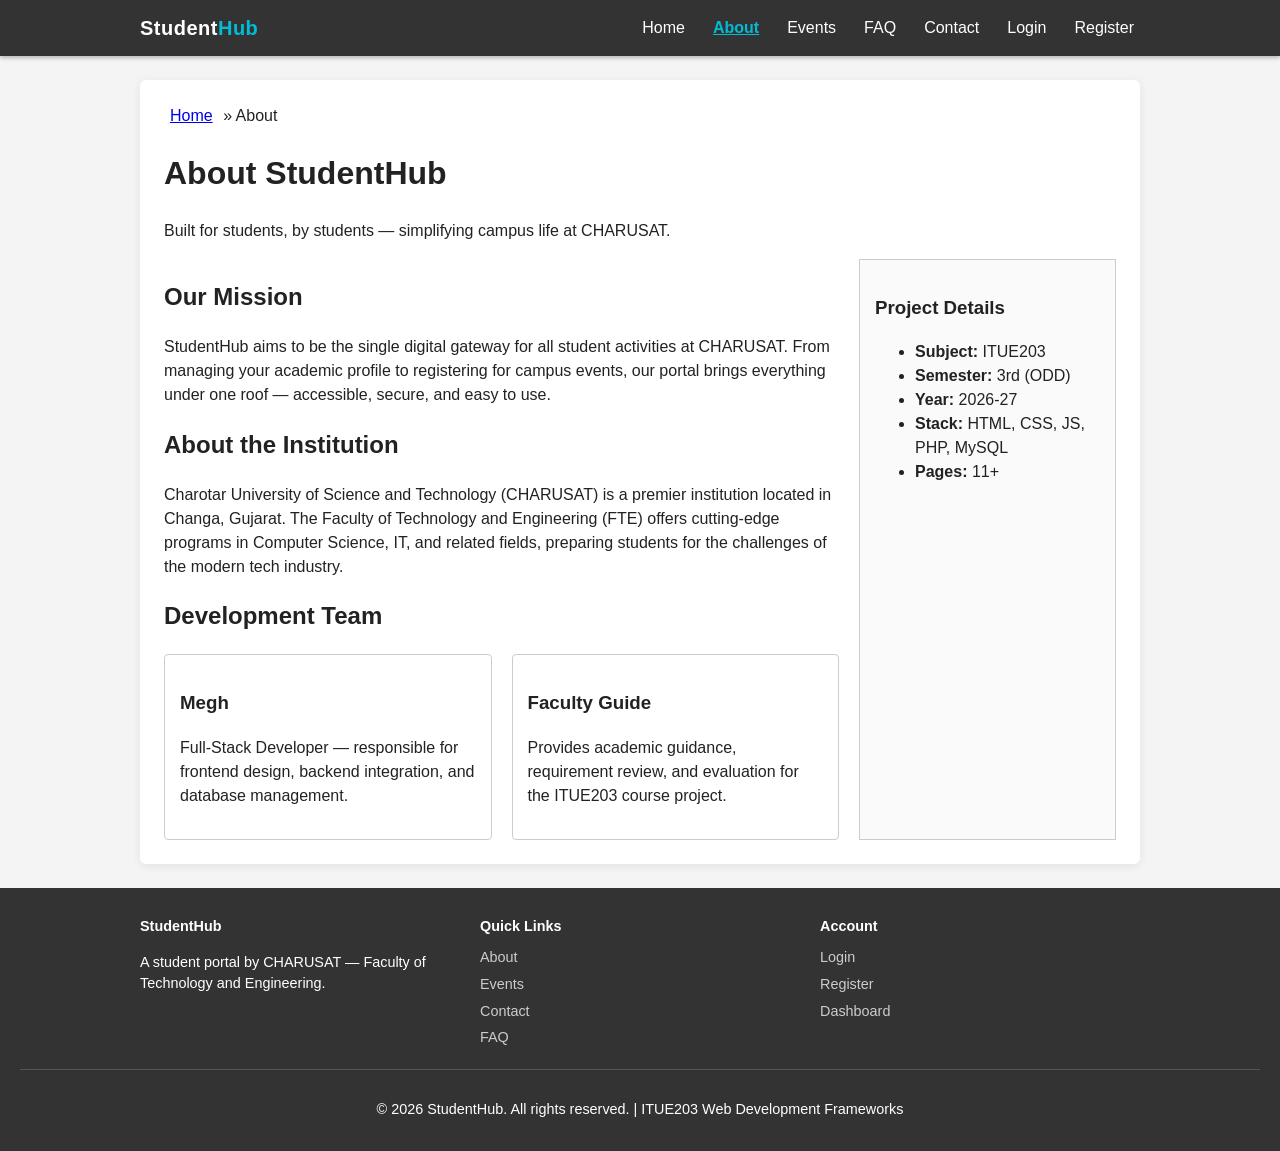
==== Practical-02/StudentHub/about.html @ a5d577a4 "Practical 1 & 2: Sitemap, wireframe, GitHub setup, and semantic HTML5 pages" ====
<!DOCTYPE html>
<html lang="en">
<head>
    <meta charset="UTF-8">
    <meta name="viewport" content="width=device-width, initial-scale=1.0">
    <meta name="description" content="Learn about StudentHub, CHARUSAT, and our mission to simplify student life.">
    <title>About — StudentHub</title>
    <link rel="stylesheet" href="css/style.css">
</head>
<body>
    <a href="#main-content" class="skip-link">Skip to main content</a>

    <header class="site-header">
        <div class="header-container">
            <a href="index.html" class="site-logo" aria-label="StudentHub Home">Student<span>Hub</span></a>
            <nav class="main-nav" aria-label="Primary Navigation">
                <ul>
                    <li><a href="index.html">Home</a></li>
                    <li><a href="about.html" class="active">About</a></li>
                    <li><a href="events.html">Events</a></li>
                    <li><a href="faq.html">FAQ</a></li>
                    <li><a href="contact.html">Contact</a></li>
                    <li><a href="login.html">Login</a></li>
                    <li><a href="register.html">Register</a></li>
                </ul>
            </nav>
        </div>
    </header>

    <main id="main-content">
        <nav class="breadcrumb" aria-label="Breadcrumb">
            <a href="index.html">Home</a> &raquo; <span>About</span>
        </nav>

        <h1 class="page-title">About StudentHub</h1>
        <p class="page-subtitle">Built for students, by students — simplifying campus life at CHARUSAT.</p>

        <div class="content-with-sidebar">
            <div>
                <section aria-labelledby="mission-heading">
                    <h2 id="mission-heading">Our Mission</h2>
                    <p>StudentHub aims to be the single digital gateway for all student activities at CHARUSAT. From managing your academic profile to registering for campus events, our portal brings everything under one roof — accessible, secure, and easy to use.</p>
                </section>

                <section aria-labelledby="about-institution">
                    <h2 id="about-institution">About the Institution</h2>
                    <p>Charotar University of Science and Technology (CHARUSAT) is a premier institution located in Changa, Gujarat. The Faculty of Technology and Engineering (FTE) offers cutting-edge programs in Computer Science, IT, and related fields, preparing students for the challenges of the modern tech industry.</p>
                </section>

                <section aria-labelledby="team-heading">
                    <h2 id="team-heading">Development Team</h2>
                    <div class="card-grid">
                        <article class="card">
                            <h3>Megh</h3>
                            <p>Full-Stack Developer — responsible for frontend design, backend integration, and database management.</p>
                        </article>
                        <article class="card">
                            <h3>Faculty Guide</h3>
                            <p>Provides academic guidance, requirement review, and evaluation for the ITUE203 course project.</p>
                        </article>
                    </div>
                </section>
            </div>

            <aside aria-label="Project Information Sidebar">
                <h3>Project Details</h3>
                <ul>
                    <li><strong>Subject:</strong> ITUE203</li>
                    <li><strong>Semester:</strong> 3rd (ODD)</li>
                    <li><strong>Year:</strong> 2026-27</li>
                    <li><strong>Stack:</strong> HTML, CSS, JS, PHP, MySQL</li>
                    <li><strong>Pages:</strong> 11+</li>
                </ul>
            </aside>
        </div>
    </main>

    <footer class="site-footer">
        <div class="footer-container">
            <div class="footer-section">
                <h4>StudentHub</h4>
                <p>A student portal by CHARUSAT — Faculty of Technology and Engineering.</p>
            </div>
            <div class="footer-section">
                <h4>Quick Links</h4>
                <ul>
                    <li><a href="about.html">About</a></li>
                    <li><a href="events.html">Events</a></li>
                    <li><a href="contact.html">Contact</a></li>
                    <li><a href="faq.html">FAQ</a></li>
                </ul>
            </div>
            <div class="footer-section">
                <h4>Account</h4>
                <ul>
                    <li><a href="login.html">Login</a></li>
                    <li><a href="register.html">Register</a></li>
                    <li><a href="dashboard.html">Dashboard</a></li>
                </ul>
            </div>
        </div>
        <div class="footer-bottom">
            <p>&copy; 2026 StudentHub. All rights reserved. | ITUE203 Web Development Frameworks</p>
        </div>
    </footer>
</body>
</html>
---- Practical-02/StudentHub/css/style.css ----
/* Basic minimal styling for StudentHub */

/* ── CSS Custom Properties ─────────────────────────────────── */
:root {
    --color-primary:   #333;
    --color-accent:    #00bcd4;
    --color-bg:        #f4f4f4;
    --color-white:     #fff;
    --color-text:      #222;
    --color-muted:     #ccc;
    --radius:          6px;
    --max-width:       1000px;
    --gap:             20px;
}

body {
    font-family: sans-serif;
    line-height: 1.5;
    margin: 0;
    padding: 0;
    background-color: var(--color-bg);
    color: var(--color-text);
    min-height: 100vh;
    display: flex;
    flex-direction: column;
}

/* ── Header & Navigation ───────────────────────────────────── */
header {
    background-color: var(--color-primary);
    color: var(--color-white);
    padding: 0 20px;
    position: sticky;
    top: 0;
    z-index: 100;
    box-shadow: 0 2px 4px rgba(0,0,0,.25);
}

header .header-container {
    display: flex;
    justify-content: space-between;
    align-items: center;
    max-width: var(--max-width);
    margin: 0 auto;
    min-height: 56px;
}

header a {
    color: var(--color-white);
    text-decoration: none;
}

.site-logo {
    font-size: 1.25rem;
    font-weight: bold;
    letter-spacing: .5px;
}

.site-logo span {
    color: var(--color-accent);
}

nav ul {
    list-style: none;
    padding: 0;
    margin: 0;
    display: flex;
    flex-wrap: wrap;
    gap: 4px 16px;
    align-items: center;
}

nav a {
    padding: 4px 6px;
    border-radius: var(--radius);
    transition: background .2s;
}

nav a:hover {
    background: rgba(255,255,255,.15);
}

nav a.active {
    text-decoration: underline;
    font-weight: bold;
    color: var(--color-accent);
}

/* ── Main Content Area ─────────────────────────────────────── */
main {
    max-width: var(--max-width);
    margin: 24px auto;
    padding: 24px;
    background-color: var(--color-white);
    box-shadow: 0 2px 10px rgba(0,0,0,.08);
    border-radius: var(--radius);
    flex: 1;
    width: 100%;
    box-sizing: border-box;
}

/* ── Hero Section (Flexbox) ────────────────────────────────── */
.hero {
    display: flex;
    flex-direction: column;
    align-items: center;
    justify-content: center;
    text-align: center;
    gap: 16px;
    padding: 48px 24px;
    background: linear-gradient(135deg, #e0f7fa 0%, #f4f4f4 100%);
    border-radius: var(--radius);
    margin-bottom: 32px;
}

.hero h1 {
    margin: 0;
    font-size: 2rem;
    color: var(--color-primary);
}

.hero p {
    margin: 0;
    max-width: 600px;
    color: #555;
    font-size: 1.05rem;
}

/* hero CTA buttons row */
.hero-actions {
    display: flex;
    flex-wrap: wrap;
    gap: 12px;
    justify-content: center;
    margin-top: 8px;
}

/* ── Buttons ───────────────────────────────────────────────── */
.btn {
    display: inline-block;
    padding: 10px 22px;
    background-color: var(--color-accent);
    color: var(--color-white);
    border: none;
    border-radius: var(--radius);
    text-decoration: none;
    font-size: 0.95rem;
    font-weight: bold;
    cursor: pointer;
    transition: background .2s, transform .1s;
}

.btn:hover {
    background-color: #0097a7;
    transform: translateY(-1px);
}

.btn-outline {
    background-color: transparent;
    border: 2px solid var(--color-accent);
    color: var(--color-accent);
}

.btn-outline:hover {
    background-color: var(--color-accent);
    color: var(--color-white);
}

/* ── Footer ────────────────────────────────────────────────── */
footer {
    padding: 28px 20px 16px;
    margin-top: auto;
    background-color: var(--color-primary);
    color: var(--color-white);
    font-size: 0.9em;
}

.footer-container {
    display: flex;
    justify-content: space-between;
    flex-wrap: wrap;
    gap: var(--gap);
    max-width: var(--max-width);
    margin: 0 auto 15px auto;
    text-align: left;
}

.footer-section {
    flex: 1;
    min-width: 200px;
}

.footer-section h4 {
    margin-top: 0;
    margin-bottom: 10px;
    color: #fff;
}

.footer-section ul {
    list-style: none;
    padding: 0;
    margin: 0;
}

.footer-section li {
    margin-bottom: 5px;
}

.footer-section a {
    color: #ccc;
    text-decoration: none;
}

.footer-section a:hover {
    text-decoration: underline;
}

.footer-bottom {
    text-align: center;
    border-top: 1px solid #555;
    padding-top: 15px;
    clear: both;
}

footer > p {
    text-align: center;
    margin: 0;
}



/* Skip link for accessibility */
.skip-link {
    position: absolute;
    top: -40px;
    left: 0;
    background: #000;
    color: #fff;
    padding: 8px;
    z-index: 100;
}

.skip-link:focus {
    top: 0;
}

/* Helper styles */
.card-grid {
    display: grid;
    grid-template-columns: repeat(auto-fit, minmax(250px, 1fr));
    gap: 20px;
}

.card {
    border: 1px solid #ccc;
    padding: 15px;
    border-radius: 4px;
}

.form-container {
    max-width: 500px;
    margin: 0 auto;
}

.form-group {
    margin-bottom: 15px;
}

.form-group label {
    display: block;
    margin-bottom: 5px;
    font-weight: bold;
}

.form-group input,
.form-group select,
.form-group textarea {
    width: 100%;
    padding: 8px;
    box-sizing: border-box;
}

table {
    width: 100%;
    border-collapse: collapse;
    margin-top: 15px;
}

table,
th,
td {
    border: 1px solid #ddd;
}

th,
td {
    padding: 10px;
    text-align: left;
}

aside {
    border: 1px solid #ccc;
    padding: 15px;
    background: #fafafa;
}

.content-with-sidebar {
    display: flex;
    gap: 20px;
}

.content-with-sidebar> :first-child {
    flex: 3;
}

.content-with-sidebar>aside {
    flex: 1;
}

.alert {
    padding: 10px;
    margin-bottom: 15px;
    border-left: 5px solid #ccc;
    background: #eee;
}

.alert-info {
    border-left-color: #00bcd4;
    background: #e0f7fa;
}

.alert-warning {
    border-left-color: #ff9800;
    background: #fff3e0;
}

.badge {
    padding: 3px 6px;
    border-radius: 3px;
    font-size: 0.8em;
}

.badge-success {
    background-color: #c8e6c9;
    color: #256029;
}

.badge-warning {
    background-color: #ffe0b2;
    color: #805b00;
}
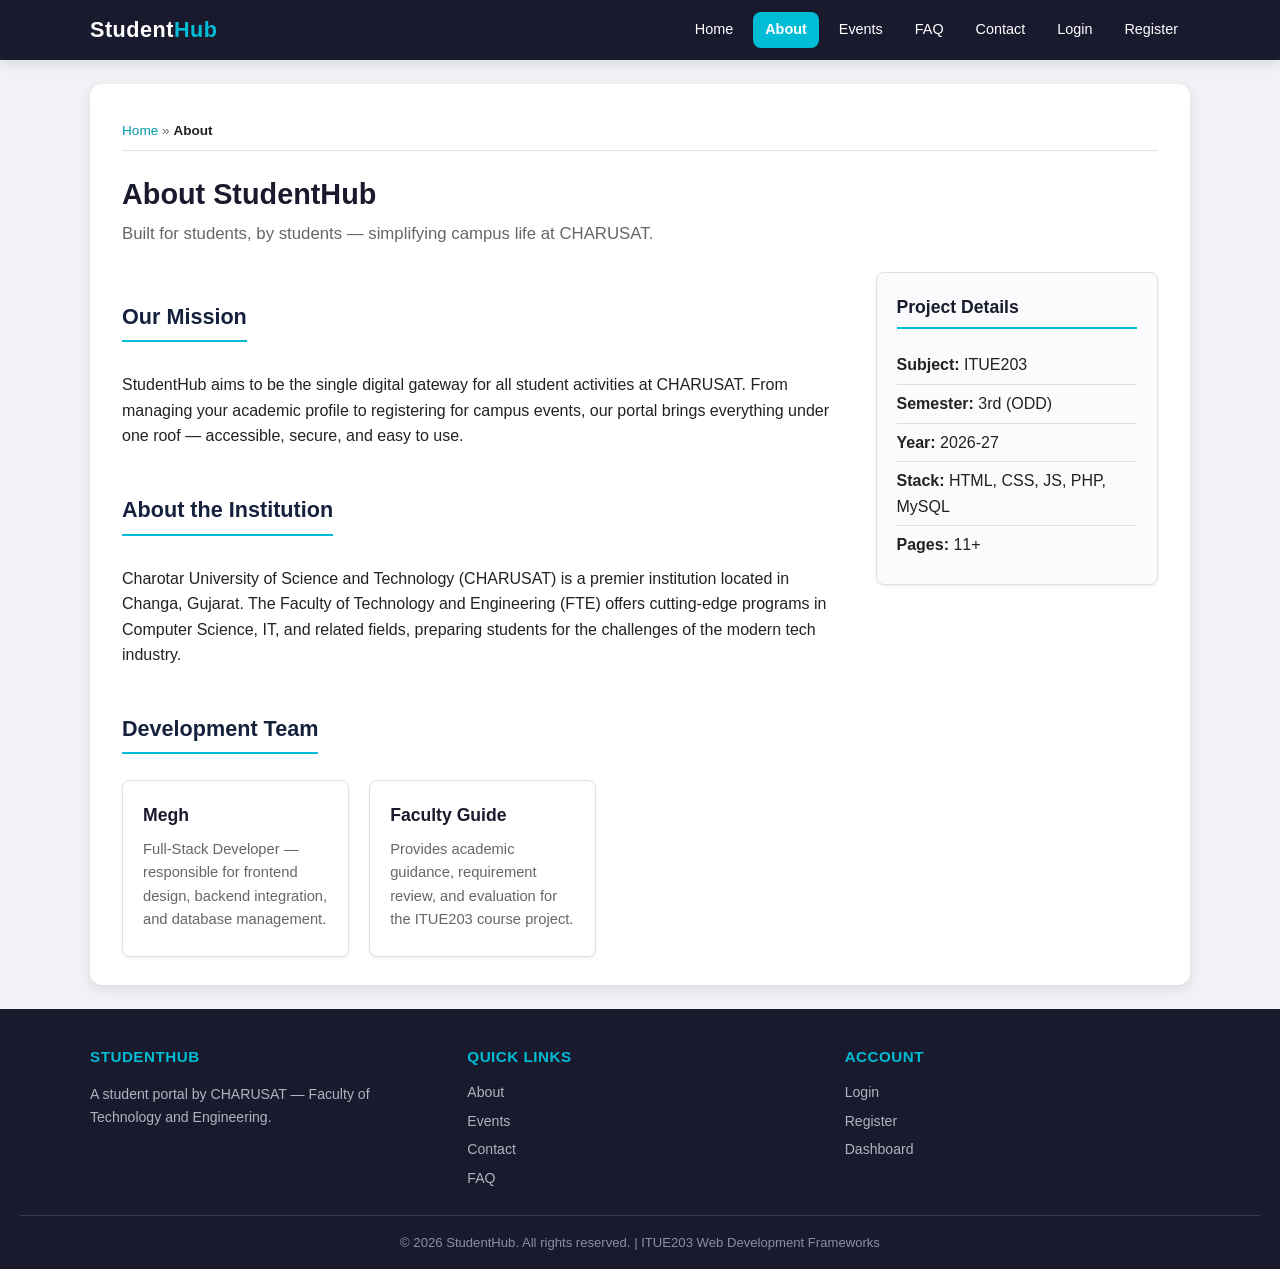
==== commit d0279215: "Practical 3: Responsive UI design with CSS Grid, Flexbox, and media queries" ====
--- a/Practical-02/StudentHub/about.html
+++ b/Practical-02/StudentHub/about.html
@@ -13,6 +13,11 @@
     <header class="site-header">
         <div class="header-container">
             <a href="index.html" class="site-logo" aria-label="StudentHub Home">Student<span>Hub</span></a>
+            <button class="hamburger" id="hamburger-btn" aria-label="Toggle navigation" aria-expanded="false">
+                <span></span>
+                <span></span>
+                <span></span>
+            </button>
             <nav class="main-nav" aria-label="Primary Navigation">
                 <ul>
                     <li><a href="index.html">Home</a></li>
@@ -26,6 +31,7 @@
             </nav>
         </div>
     </header>
+    <div class="nav-overlay" id="nav-overlay"></div>
 
     <main id="main-content">
         <nav class="breadcrumb" aria-label="Breadcrumb">
--- a/Practical-02/StudentHub/css/style.css
+++ b/Practical-02/StudentHub/css/style.css
@@ -1,21 +1,51 @@
-/* Basic minimal styling for StudentHub */
-
-/* ── CSS Custom Properties ─────────────────────────────────── */
+/* ═══════════════════════════════════════════════════════════════
+   StudentHub — Responsive Stylesheet (Practical 3)
+   CSS Grid, Flexbox, Media Queries, Custom Properties
+   ═══════════════════════════════════════════════════════════════ */
+
+/* ── CSS Custom Properties (Design Tokens) ──────────────────── */
 :root {
-    --color-primary:   #333;
-    --color-accent:    #00bcd4;
-    --color-bg:        #f4f4f4;
-    --color-white:     #fff;
-    --color-text:      #222;
-    --color-muted:     #ccc;
-    --radius:          6px;
-    --max-width:       1000px;
-    --gap:             20px;
+    --color-primary:     #1a1a2e;
+    --color-primary-lt:  #16213e;
+    --color-accent:      #00bcd4;
+    --color-accent-dark: #0097a7;
+    --color-bg:          #f0f2f5;
+    --color-white:       #ffffff;
+    --color-text:        #222222;
+    --color-text-muted:  #666666;
+    --color-border:      #dde1e6;
+    --color-success:     #2e7d32;
+    --color-success-bg:  #c8e6c9;
+    --color-warning:     #f57c00;
+    --color-warning-bg:  #fff3e0;
+    --color-danger:      #c62828;
+    --color-danger-bg:   #ffcdd2;
+    --color-info-bg:     #e0f7fa;
+
+    --radius:            8px;
+    --radius-lg:         12px;
+    --max-width:         1100px;
+    --gap:               20px;
+    --gap-lg:            32px;
+    --transition:        0.3s ease;
+
+    --shadow-sm:         0 1px 3px rgba(0,0,0,0.08);
+    --shadow-md:         0 4px 12px rgba(0,0,0,0.1);
+    --shadow-lg:         0 8px 24px rgba(0,0,0,0.12);
+
+    --font-sans:         'Segoe UI', Tahoma, Geneva, Verdana, sans-serif;
+}
+
+/* ── Reset & Base ───────────────────────────────────────────── */
+*,
+*::before,
+*::after {
+    box-sizing: border-box;
 }
 
 body {
-    font-family: sans-serif;
-    line-height: 1.5;
+    font-family: var(--font-sans);
+    line-height: 1.6;
     margin: 0;
     padding: 0;
     background-color: var(--color-bg);
@@ -25,81 +55,207 @@
     flex-direction: column;
 }
 
-/* ── Header & Navigation ───────────────────────────────────── */
-header {
+img {
+    max-width: 100%;
+    height: auto;
+}
+
+a {
+    color: var(--color-accent-dark);
+    text-decoration: none;
+    transition: color var(--transition);
+}
+
+a:hover {
+    color: var(--color-accent);
+}
+
+/* ── Skip Link (Accessibility) ──────────────────────────────── */
+.skip-link {
+    position: absolute;
+    top: -50px;
+    left: 0;
+    background: #000;
+    color: #fff;
+    padding: 10px 16px;
+    z-index: 1000;
+    font-size: 0.9rem;
+    transition: top var(--transition);
+}
+
+.skip-link:focus {
+    top: 0;
+}
+
+/* ═══════════════════════════════════════════════════════════════
+   HEADER & NAVIGATION (Flexbox)
+   ═══════════════════════════════════════════════════════════════ */
+.site-header {
     background-color: var(--color-primary);
     color: var(--color-white);
     padding: 0 20px;
     position: sticky;
     top: 0;
     z-index: 100;
-    box-shadow: 0 2px 4px rgba(0,0,0,.25);
-}
-
-header .header-container {
+    box-shadow: var(--shadow-md);
+}
+
+.header-container {
     display: flex;
     justify-content: space-between;
     align-items: center;
     max-width: var(--max-width);
     margin: 0 auto;
-    min-height: 56px;
-}
-
-header a {
-    color: var(--color-white);
+    min-height: 60px;
+    position: relative;
+}
+
+.site-logo {
+    font-size: 1.35rem;
+    font-weight: 700;
+    letter-spacing: 0.5px;
+    color: var(--color-white) !important;
     text-decoration: none;
-}
-
-.site-logo {
-    font-size: 1.25rem;
-    font-weight: bold;
-    letter-spacing: .5px;
 }
 
 .site-logo span {
     color: var(--color-accent);
 }
 
-nav ul {
+/* ── Hamburger Button ───────────────────────────────────────── */
+.hamburger {
+    display: none;
+    background: none;
+    border: none;
+    cursor: pointer;
+    padding: 8px;
+    z-index: 200;
+}
+
+.hamburger span {
+    display: block;
+    width: 24px;
+    height: 3px;
+    background: var(--color-white);
+    margin: 5px 0;
+    border-radius: 2px;
+    transition: var(--transition);
+}
+
+.hamburger.active span:nth-child(1) {
+    transform: rotate(45deg) translate(5px, 6px);
+}
+
+.hamburger.active span:nth-child(2) {
+    opacity: 0;
+}
+
+.hamburger.active span:nth-child(3) {
+    transform: rotate(-45deg) translate(5px, -6px);
+}
+
+/* ── Navigation ─────────────────────────────────────────────── */
+.main-nav ul {
     list-style: none;
     padding: 0;
     margin: 0;
     display: flex;
     flex-wrap: wrap;
-    gap: 4px 16px;
+    gap: 4px 8px;
     align-items: center;
 }
 
-nav a {
-    padding: 4px 6px;
+.main-nav a {
+    color: var(--color-white);
+    text-decoration: none;
+    padding: 6px 12px;
     border-radius: var(--radius);
-    transition: background .2s;
-}
-
-nav a:hover {
-    background: rgba(255,255,255,.15);
-}
-
-nav a.active {
-    text-decoration: underline;
-    font-weight: bold;
-    color: var(--color-accent);
-}
-
-/* ── Main Content Area ─────────────────────────────────────── */
+    transition: background var(--transition), color var(--transition);
+    font-size: 0.9rem;
+    font-weight: 500;
+    display: block;
+}
+
+.main-nav a:hover {
+    background: rgba(255,255,255,0.15);
+    color: var(--color-white);
+}
+
+.main-nav a.active {
+    background: var(--color-accent);
+    color: var(--color-white);
+    font-weight: 600;
+}
+
+/* ═══════════════════════════════════════════════════════════════
+   MAIN CONTENT AREA (Flexbox column)
+   ═══════════════════════════════════════════════════════════════ */
 main {
     max-width: var(--max-width);
     margin: 24px auto;
-    padding: 24px;
+    padding: 28px 32px;
     background-color: var(--color-white);
-    box-shadow: 0 2px 10px rgba(0,0,0,.08);
-    border-radius: var(--radius);
+    box-shadow: var(--shadow-md);
+    border-radius: var(--radius-lg);
     flex: 1;
     width: 100%;
-    box-sizing: border-box;
-}
-
-/* ── Hero Section (Flexbox) ────────────────────────────────── */
+}
+
+/* ── Breadcrumb ─────────────────────────────────────────────── */
+.breadcrumb {
+    font-size: 0.85rem;
+    color: var(--color-text-muted);
+    margin-bottom: 20px;
+    padding: 8px 0;
+    border-bottom: 1px solid var(--color-border);
+}
+
+.breadcrumb a {
+    color: var(--color-accent-dark);
+}
+
+.breadcrumb span {
+    color: var(--color-text);
+    font-weight: 600;
+}
+
+/* ── Page Titles ────────────────────────────────────────────── */
+.page-title {
+    font-size: 1.8rem;
+    color: var(--color-primary);
+    margin: 0 0 4px 0;
+}
+
+.page-subtitle {
+    color: var(--color-text-muted);
+    margin: 0 0 24px 0;
+    font-size: 1.05rem;
+}
+
+h1 {
+    font-size: 1.8rem;
+    color: var(--color-primary);
+    margin-bottom: 8px;
+}
+
+h2 {
+    font-size: 1.35rem;
+    color: var(--color-primary-lt);
+    margin-top: 28px;
+    margin-bottom: 14px;
+    padding-bottom: 6px;
+    border-bottom: 2px solid var(--color-accent);
+    display: inline-block;
+}
+
+h3 {
+    font-size: 1.1rem;
+    color: var(--color-primary);
+}
+
+/* ═══════════════════════════════════════════════════════════════
+   HERO SECTION (Flexbox)
+   ═══════════════════════════════════════════════════════════════ */
 .hero {
     display: flex;
     flex-direction: column;
@@ -107,26 +263,26 @@
     justify-content: center;
     text-align: center;
     gap: 16px;
-    padding: 48px 24px;
-    background: linear-gradient(135deg, #e0f7fa 0%, #f4f4f4 100%);
-    border-radius: var(--radius);
-    margin-bottom: 32px;
+    padding: 56px 28px;
+    background: linear-gradient(135deg, #e0f7fa 0%, #f0f2f5 50%, #e8eaf6 100%);
+    border-radius: var(--radius-lg);
+    margin-bottom: 36px;
 }
 
 .hero h1 {
     margin: 0;
-    font-size: 2rem;
+    font-size: 2.2rem;
     color: var(--color-primary);
 }
 
 .hero p {
     margin: 0;
-    max-width: 600px;
+    max-width: 620px;
     color: #555;
-    font-size: 1.05rem;
-}
-
-/* hero CTA buttons row */
+    font-size: 1.1rem;
+    line-height: 1.7;
+}
+
 .hero-actions {
     display: flex;
     flex-wrap: wrap;
@@ -135,24 +291,33 @@
     margin-top: 8px;
 }
 
-/* ── Buttons ───────────────────────────────────────────────── */
-.btn {
+/* ═══════════════════════════════════════════════════════════════
+   BUTTONS
+   ═══════════════════════════════════════════════════════════════ */
+.btn,
+button[type="submit"],
+.btn-submit {
     display: inline-block;
-    padding: 10px 22px;
+    padding: 11px 24px;
     background-color: var(--color-accent);
     color: var(--color-white);
     border: none;
     border-radius: var(--radius);
     text-decoration: none;
     font-size: 0.95rem;
-    font-weight: bold;
+    font-weight: 600;
     cursor: pointer;
-    transition: background .2s, transform .1s;
-}
-
-.btn:hover {
-    background-color: #0097a7;
-    transform: translateY(-1px);
+    transition: background var(--transition), transform 0.15s ease, box-shadow var(--transition);
+    letter-spacing: 0.3px;
+}
+
+.btn:hover,
+button[type="submit"]:hover,
+.btn-submit:hover {
+    background-color: var(--color-accent-dark);
+    transform: translateY(-2px);
+    box-shadow: 0 4px 12px rgba(0,188,212,0.3);
+    color: var(--color-white);
 }
 
 .btn-outline {
@@ -166,34 +331,392 @@
     color: var(--color-white);
 }
 
-/* ── Footer ────────────────────────────────────────────────── */
-footer {
-    padding: 28px 20px 16px;
+/* ═══════════════════════════════════════════════════════════════
+   CARD GRID (CSS Grid)
+   ═══════════════════════════════════════════════════════════════ */
+.card-grid {
+    display: grid;
+    grid-template-columns: repeat(auto-fill, minmax(280px, 1fr));
+    gap: var(--gap);
+    margin-top: 12px;
+}
+
+.card {
+    background: var(--color-white);
+    border: 1px solid var(--color-border);
+    padding: 20px;
+    border-radius: var(--radius);
+    box-shadow: var(--shadow-sm);
+    transition: transform var(--transition), box-shadow var(--transition);
+}
+
+.card:hover {
+    transform: translateY(-3px);
+    box-shadow: var(--shadow-md);
+}
+
+.card h3 {
+    margin-top: 0;
+    margin-bottom: 8px;
+    color: var(--color-primary);
+}
+
+.card p {
+    margin: 4px 0;
+    color: var(--color-text-muted);
+    font-size: 0.92rem;
+}
+
+.card a {
+    display: inline-block;
+    margin-top: 10px;
+    color: var(--color-accent);
+    font-weight: 600;
+    font-size: 0.9rem;
+}
+
+/* ═══════════════════════════════════════════════════════════════
+   STATS GRID (CSS Grid)
+   ═══════════════════════════════════════════════════════════════ */
+.stats-grid {
+    display: grid;
+    grid-template-columns: repeat(auto-fit, minmax(180px, 1fr));
+    gap: var(--gap);
+    margin-bottom: 28px;
+}
+
+.stat-card {
+    background: linear-gradient(135deg, #e0f7fa, #f0f2f5);
+    border-radius: var(--radius);
+    padding: 24px 16px;
+    text-align: center;
+    border: 1px solid var(--color-border);
+    transition: transform var(--transition);
+}
+
+.stat-card:hover {
+    transform: scale(1.03);
+}
+
+.stat-number {
+    display: block;
+    font-size: 2rem;
+    font-weight: 700;
+    color: var(--color-accent-dark);
+}
+
+.stat-label {
+    display: block;
+    font-size: 0.85rem;
+    color: var(--color-text-muted);
+    margin-top: 4px;
+    text-transform: uppercase;
+    letter-spacing: 0.5px;
+}
+
+/* ═══════════════════════════════════════════════════════════════
+   CONTENT WITH SIDEBAR (Flexbox)
+   ═══════════════════════════════════════════════════════════════ */
+.content-with-sidebar {
+    display: flex;
+    gap: var(--gap-lg);
+    align-items: flex-start;
+}
+
+.content-with-sidebar > :first-child {
+    flex: 3;
+    min-width: 0;
+}
+
+.content-with-sidebar > aside {
+    flex: 1;
+    min-width: 220px;
+}
+
+aside {
+    border: 1px solid var(--color-border);
+    padding: 20px;
+    background: #fafbfc;
+    border-radius: var(--radius);
+    box-shadow: var(--shadow-sm);
+}
+
+aside h3 {
+    margin-top: 0;
+    color: var(--color-primary);
+    border-bottom: 2px solid var(--color-accent);
+    padding-bottom: 6px;
+}
+
+aside ul {
+    list-style: none;
+    padding: 0;
+    margin: 0;
+}
+
+aside li {
+    padding: 6px 0;
+    border-bottom: 1px solid var(--color-border);
+}
+
+aside li:last-child {
+    border-bottom: none;
+}
+
+/* ═══════════════════════════════════════════════════════════════
+   FORMS (Flexbox)
+   ═══════════════════════════════════════════════════════════════ */
+.form-container {
+    max-width: 560px;
+    margin: 0 auto;
+}
+
+.form-group {
+    margin-bottom: 18px;
+}
+
+.form-group label {
+    display: block;
+    margin-bottom: 6px;
+    font-weight: 600;
+    font-size: 0.9rem;
+    color: var(--color-primary);
+}
+
+.form-group input,
+.form-group select,
+.form-group textarea {
+    width: 100%;
+    padding: 10px 14px;
+    border: 1px solid var(--color-border);
+    border-radius: var(--radius);
+    font-size: 0.95rem;
+    font-family: var(--font-sans);
+    transition: border-color var(--transition), box-shadow var(--transition);
+    background: var(--color-white);
+}
+
+.form-group input:focus,
+.form-group select:focus,
+.form-group textarea:focus {
+    outline: none;
+    border-color: var(--color-accent);
+    box-shadow: 0 0 0 3px rgba(0,188,212,0.15);
+}
+
+.form-group textarea {
+    min-height: 120px;
+    resize: vertical;
+}
+
+.form-group small {
+    display: block;
+    margin-top: 4px;
+    color: var(--color-text-muted);
+    font-size: 0.8rem;
+}
+
+fieldset {
+    border: 1px solid var(--color-border);
+    border-radius: var(--radius);
+    padding: 16px 20px;
+    margin-bottom: 20px;
+}
+
+legend {
+    font-weight: 700;
+    color: var(--color-primary);
+    padding: 0 8px;
+    font-size: 0.95rem;
+}
+
+.checkbox-label {
+    display: flex !important;
+    align-items: center;
+    gap: 8px;
+    font-weight: 400 !important;
+    cursor: pointer;
+}
+
+.checkbox-label input[type="checkbox"] {
+    width: auto;
+    margin: 0;
+}
+
+/* ═══════════════════════════════════════════════════════════════
+   TABLES
+   ═══════════════════════════════════════════════════════════════ */
+.table-wrapper {
+    overflow-x: auto;
+    -webkit-overflow-scrolling: touch;
+}
+
+table {
+    width: 100%;
+    border-collapse: collapse;
+    margin-top: 12px;
+    font-size: 0.9rem;
+}
+
+thead {
+    background: var(--color-primary);
+    color: var(--color-white);
+}
+
+th {
+    padding: 12px 14px;
+    text-align: left;
+    font-weight: 600;
+    font-size: 0.85rem;
+    text-transform: uppercase;
+    letter-spacing: 0.4px;
+}
+
+td {
+    padding: 10px 14px;
+    border-bottom: 1px solid var(--color-border);
+}
+
+tbody tr:hover {
+    background-color: #f5f8fa;
+}
+
+/* ═══════════════════════════════════════════════════════════════
+   FAQ (Collapsible Details)
+   ═══════════════════════════════════════════════════════════════ */
+.faq-list {
+    display: flex;
+    flex-direction: column;
+    gap: 10px;
+}
+
+.faq-item {
+    border: 1px solid var(--color-border);
+    border-radius: var(--radius);
+    overflow: hidden;
+    transition: box-shadow var(--transition);
+}
+
+.faq-item:hover {
+    box-shadow: var(--shadow-sm);
+}
+
+.faq-item summary {
+    padding: 14px 18px;
+    cursor: pointer;
+    font-weight: 600;
+    color: var(--color-primary);
+    background: #fafbfc;
+    transition: background var(--transition);
+    list-style: none;
+}
+
+.faq-item summary::-webkit-details-marker {
+    display: none;
+}
+
+.faq-item summary::before {
+    content: '▸';
+    margin-right: 10px;
+    transition: transform var(--transition);
+    display: inline-block;
+    color: var(--color-accent);
+}
+
+.faq-item[open] summary::before {
+    transform: rotate(90deg);
+}
+
+.faq-item[open] summary {
+    background: var(--color-info-bg);
+    border-bottom: 1px solid var(--color-border);
+}
+
+.faq-answer {
+    padding: 14px 18px;
+}
+
+.faq-answer p {
+    margin: 0;
+    color: var(--color-text-muted);
+    line-height: 1.7;
+}
+
+/* ═══════════════════════════════════════════════════════════════
+   ALERTS
+   ═══════════════════════════════════════════════════════════════ */
+.alert {
+    padding: 14px 18px;
+    margin-bottom: 14px;
+    border-left: 5px solid var(--color-border);
+    background: #eee;
+    border-radius: 0 var(--radius) var(--radius) 0;
+    font-size: 0.92rem;
+}
+
+.alert-info {
+    border-left-color: var(--color-accent);
+    background: var(--color-info-bg);
+}
+
+.alert-warning {
+    border-left-color: var(--color-warning);
+    background: var(--color-warning-bg);
+}
+
+/* ═══════════════════════════════════════════════════════════════
+   BADGES
+   ═══════════════════════════════════════════════════════════════ */
+.badge {
+    padding: 4px 10px;
+    border-radius: 20px;
+    font-size: 0.75rem;
+    font-weight: 600;
+    text-transform: uppercase;
+    letter-spacing: 0.4px;
+}
+
+.badge-success {
+    background-color: var(--color-success-bg);
+    color: var(--color-success);
+}
+
+.badge-warning {
+    background-color: var(--color-warning-bg);
+    color: var(--color-warning);
+}
+
+/* ═══════════════════════════════════════════════════════════════
+   FOOTER (CSS Grid + Flexbox)
+   ═══════════════════════════════════════════════════════════════ */
+.site-footer {
+    padding: 36px 20px 16px;
     margin-top: auto;
     background-color: var(--color-primary);
     color: var(--color-white);
-    font-size: 0.9em;
+    font-size: 0.88rem;
 }
 
 .footer-container {
-    display: flex;
-    justify-content: space-between;
-    flex-wrap: wrap;
-    gap: var(--gap);
+    display: grid;
+    grid-template-columns: repeat(auto-fit, minmax(200px, 1fr));
+    gap: var(--gap-lg);
     max-width: var(--max-width);
-    margin: 0 auto 15px auto;
-    text-align: left;
-}
-
-.footer-section {
-    flex: 1;
-    min-width: 200px;
+    margin: 0 auto 20px auto;
 }
 
 .footer-section h4 {
     margin-top: 0;
-    margin-bottom: 10px;
-    color: #fff;
+    margin-bottom: 12px;
+    color: var(--color-accent);
+    font-size: 0.95rem;
+    text-transform: uppercase;
+    letter-spacing: 0.5px;
+}
+
+.footer-section p {
+    color: #adb5bd;
+    line-height: 1.6;
 }
 
 .footer-section ul {
@@ -203,149 +726,247 @@
 }
 
 .footer-section li {
-    margin-bottom: 5px;
+    margin-bottom: 6px;
 }
 
 .footer-section a {
-    color: #ccc;
+    color: #adb5bd;
     text-decoration: none;
+    transition: color var(--transition);
 }
 
 .footer-section a:hover {
-    text-decoration: underline;
+    color: var(--color-accent);
+    text-decoration: none;
 }
 
 .footer-bottom {
     text-align: center;
-    border-top: 1px solid #555;
-    padding-top: 15px;
-    clear: both;
-}
-
-footer > p {
+    border-top: 1px solid rgba(255,255,255,0.15);
+    padding-top: 16px;
+    color: #8891a0;
+    font-size: 0.82rem;
+}
+
+.footer-bottom p {
+    margin: 0;
+}
+
+/* ═══════════════════════════════════════════════════════════════
+   RESPONSIVE — TABLET (max-width: 768px)
+   ═══════════════════════════════════════════════════════════════ */
+@media (max-width: 768px) {
+    /* Show hamburger button */
+    .hamburger {
+        display: block;
+    }
+
+    /* Off-canvas navigation */
+    .main-nav {
+        position: fixed;
+        top: 0;
+        right: -100%;
+        width: 280px;
+        height: 100vh;
+        background: var(--color-primary-lt);
+        padding: 80px 24px 24px;
+        transition: right var(--transition);
+        z-index: 150;
+        box-shadow: -4px 0 20px rgba(0,0,0,0.3);
+        overflow-y: auto;
+    }
+
+    .main-nav.open {
+        right: 0;
+    }
+
+    .main-nav ul {
+        flex-direction: column;
+        gap: 4px;
+    }
+
+    .main-nav a {
+        padding: 12px 16px;
+        font-size: 1rem;
+        border-radius: var(--radius);
+    }
+
+    .nav-overlay {
+        display: none;
+        position: fixed;
+        top: 0;
+        left: 0;
+        width: 100%;
+        height: 100%;
+        background: rgba(0,0,0,0.5);
+        z-index: 140;
+    }
+
+    .nav-overlay.active {
+        display: block;
+    }
+
+    /* Main content */
+    main {
+        margin: 12px;
+        padding: 20px;
+        border-radius: var(--radius);
+    }
+
+    /* Hero */
+    .hero {
+        padding: 36px 20px;
+    }
+
+    .hero h1 {
+        font-size: 1.6rem;
+    }
+
+    .hero p {
+        font-size: 0.95rem;
+    }
+
+    /* Sidebar stacks below content */
+    .content-with-sidebar {
+        flex-direction: column;
+    }
+
+    .content-with-sidebar > aside {
+        min-width: 100%;
+    }
+
+    /* Card grid 2 columns on tablet */
+    .card-grid {
+        grid-template-columns: repeat(2, 1fr);
+    }
+
+    /* Stats grid */
+    .stats-grid {
+        grid-template-columns: repeat(2, 1fr);
+    }
+
+    /* Footer */
+    .footer-container {
+        grid-template-columns: 1fr 1fr;
+    }
+
+    /* Tables horizontal scroll */
+    table {
+        font-size: 0.82rem;
+    }
+
+    th, td {
+        padding: 8px 10px;
+    }
+
+    h1, .page-title {
+        font-size: 1.5rem;
+    }
+
+    h2 {
+        font-size: 1.2rem;
+    }
+}
+
+/* ═══════════════════════════════════════════════════════════════
+   RESPONSIVE — MOBILE (max-width: 480px)
+   ═══════════════════════════════════════════════════════════════ */
+@media (max-width: 480px) {
+    main {
+        margin: 8px;
+        padding: 16px;
+    }
+
+    .hero {
+        padding: 28px 16px;
+    }
+
+    .hero h1 {
+        font-size: 1.35rem;
+    }
+
+    .hero p {
+        font-size: 0.88rem;
+    }
+
+    .hero-actions {
+        flex-direction: column;
+        width: 100%;
+    }
+
+    .hero-actions .btn {
+        width: 100%;
+        text-align: center;
+    }
+
+    /* Single column cards */
+    .card-grid {
+        grid-template-columns: 1fr;
+    }
+
+    /* Stats 2 columns on small mobile */
+    .stats-grid {
+        grid-template-columns: repeat(2, 1fr);
+        gap: 12px;
+    }
+
+    .stat-card {
+        padding: 16px 10px;
+    }
+
+    .stat-number {
+        font-size: 1.5rem;
+    }
+
+    /* Footer single column */
+    .footer-container {
+        grid-template-columns: 1fr;
+        gap: var(--gap);
+        text-align: center;
+    }
+
+    /* Forms full width */
+    .form-container {
+        max-width: 100%;
+    }
+
+    fieldset {
+        padding: 12px 14px;
+    }
+
+    h1, .page-title {
+        font-size: 1.3rem;
+    }
+
+    h2 {
+        font-size: 1.1rem;
+    }
+
+    .breadcrumb {
+        font-size: 0.78rem;
+    }
+}
+
+/* ═══════════════════════════════════════════════════════════════
+   RESPONSIVE — LARGE DESKTOP (min-width: 1024px)
+   ═══════════════════════════════════════════════════════════════ */
+@media (min-width: 1024px) {
+    .card-grid {
+        grid-template-columns: repeat(3, 1fr);
+    }
+
+    .stats-grid {
+        grid-template-columns: repeat(4, 1fr);
+    }
+}
+
+/* ═══════════════════════════════════════════════════════════════
+   UTILITY CLASSES
+   ═══════════════════════════════════════════════════════════════ */
+.text-center {
     text-align: center;
-    margin: 0;
-}
-
-
-
-/* Skip link for accessibility */
-.skip-link {
-    position: absolute;
-    top: -40px;
-    left: 0;
-    background: #000;
-    color: #fff;
-    padding: 8px;
-    z-index: 100;
-}
-
-.skip-link:focus {
-    top: 0;
-}
-
-/* Helper styles */
-.card-grid {
-    display: grid;
-    grid-template-columns: repeat(auto-fit, minmax(250px, 1fr));
-    gap: 20px;
-}
-
-.card {
-    border: 1px solid #ccc;
-    padding: 15px;
-    border-radius: 4px;
-}
-
-.form-container {
-    max-width: 500px;
-    margin: 0 auto;
-}
-
-.form-group {
-    margin-bottom: 15px;
-}
-
-.form-group label {
-    display: block;
-    margin-bottom: 5px;
-    font-weight: bold;
-}
-
-.form-group input,
-.form-group select,
-.form-group textarea {
-    width: 100%;
-    padding: 8px;
-    box-sizing: border-box;
-}
-
-table {
-    width: 100%;
-    border-collapse: collapse;
-    margin-top: 15px;
-}
-
-table,
-th,
-td {
-    border: 1px solid #ddd;
-}
-
-th,
-td {
-    padding: 10px;
-    text-align: left;
-}
-
-aside {
-    border: 1px solid #ccc;
-    padding: 15px;
-    background: #fafafa;
-}
-
-.content-with-sidebar {
-    display: flex;
-    gap: 20px;
-}
-
-.content-with-sidebar> :first-child {
-    flex: 3;
-}
-
-.content-with-sidebar>aside {
-    flex: 1;
-}
-
-.alert {
-    padding: 10px;
-    margin-bottom: 15px;
-    border-left: 5px solid #ccc;
-    background: #eee;
-}
-
-.alert-info {
-    border-left-color: #00bcd4;
-    background: #e0f7fa;
-}
-
-.alert-warning {
-    border-left-color: #ff9800;
-    background: #fff3e0;
-}
-
-.badge {
-    padding: 3px 6px;
-    border-radius: 3px;
-    font-size: 0.8em;
-}
-
-.badge-success {
-    background-color: #c8e6c9;
-    color: #256029;
-}
-
-.badge-warning {
-    background-color: #ffe0b2;
-    color: #805b00;
+}
+
+.mb-2 {
+    margin-bottom: 16px;
 }
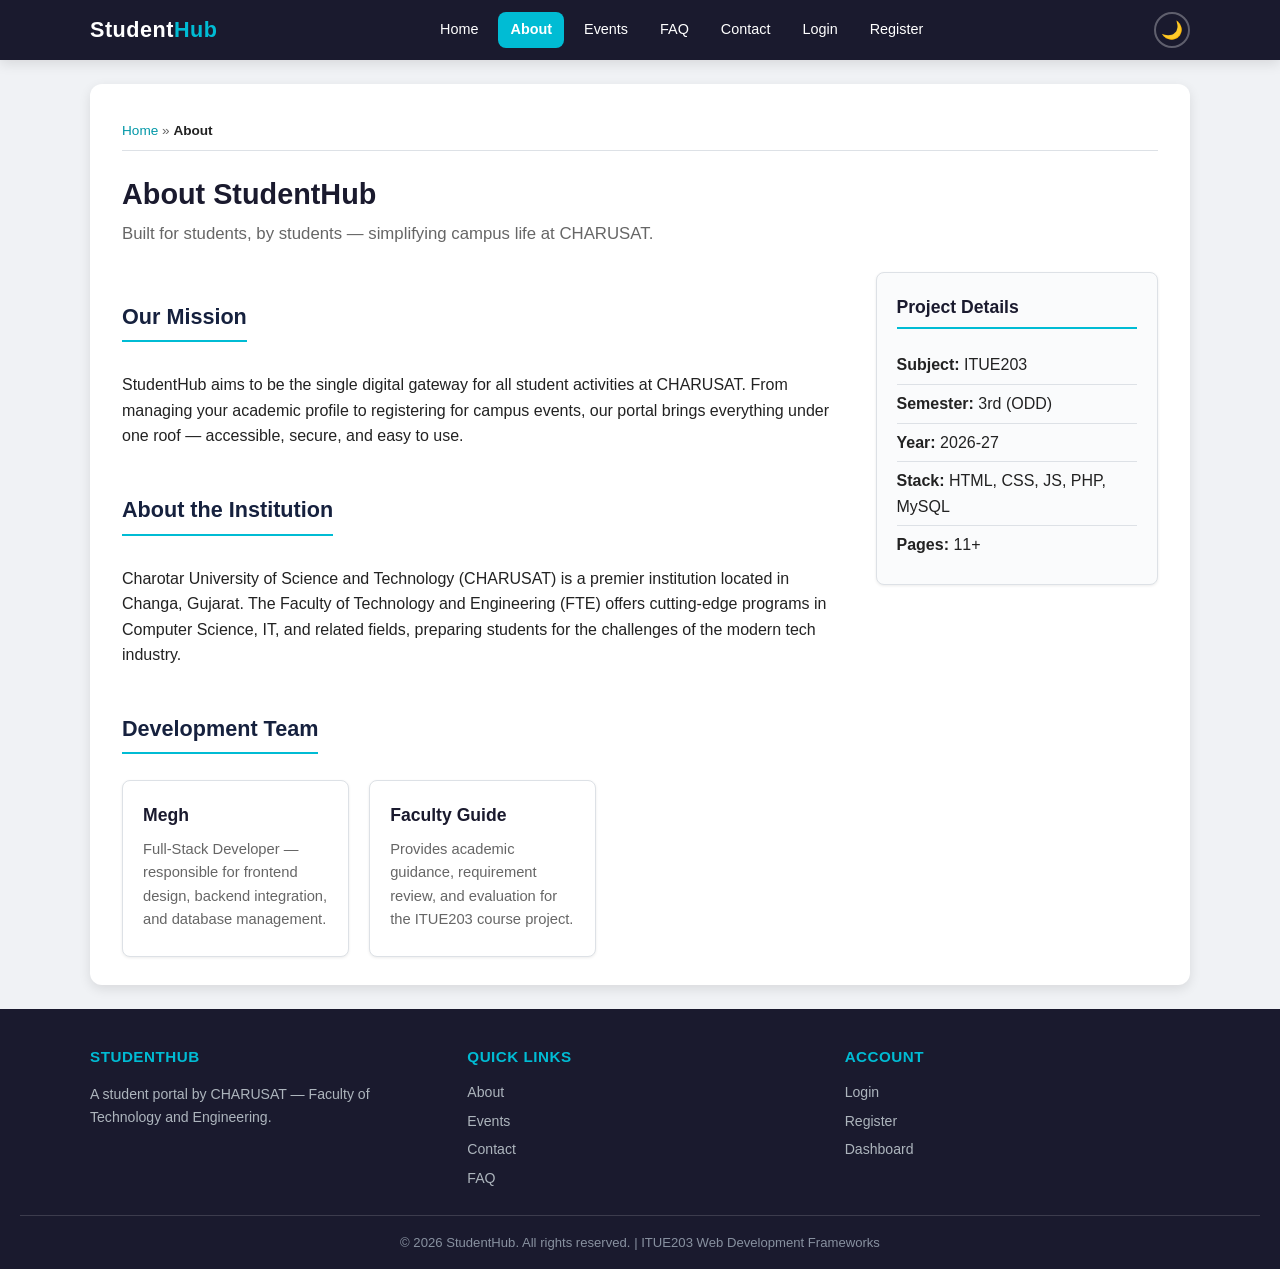
==== commit 5fbe49d8: "Practical 4: JavaScript DOM manipulation, event handling, and UI interactivity" ====
--- a/Practical-02/StudentHub/about.html
+++ b/Practical-02/StudentHub/about.html
@@ -29,6 +29,7 @@
                     <li><a href="register.html">Register</a></li>
                 </ul>
             </nav>
+            <button id="theme-toggle" aria-label="Toggle dark mode">🌙</button>
         </div>
     </header>
     <div class="nav-overlay" id="nav-overlay"></div>
@@ -109,5 +110,6 @@
             <p>&copy; 2026 StudentHub. All rights reserved. | ITUE203 Web Development Frameworks</p>
         </div>
     </footer>
+    <script src="js/app.js"></script>
 </body>
 </html>
--- a/Practical-02/StudentHub/css/style.css
+++ b/Practical-02/StudentHub/css/style.css
@@ -969,4 +969,269 @@
 
 .mb-2 {
     margin-bottom: 16px;
-}+}
+/* ═══════════════════════════════════════════════════════════════
+   DARK THEME (Practical 4)
+   ═══════════════════════════════════════════════════════════════ */
+body.dark-theme {
+    --color-bg:          #121212;
+    --color-white:       #1e1e2e;
+    --color-text:        #e0e0e0;
+    --color-text-muted:  #a0a0a0;
+    --color-border:      #333344;
+    --color-primary:     #0d0d1a;
+    --color-primary-lt:  #16162a;
+    --shadow-sm:         0 1px 3px rgba(0,0,0,0.3);
+    --shadow-md:         0 4px 12px rgba(0,0,0,0.4);
+}
+
+body.dark-theme .hero {
+    background: linear-gradient(135deg, #1a2332 0%, #121212 50%, #1a1a2e 100%);
+}
+
+body.dark-theme .stat-card {
+    background: linear-gradient(135deg, #1a2332, #1e1e2e);
+}
+
+body.dark-theme aside {
+    background: #1a1a2e;
+}
+
+body.dark-theme .faq-item summary {
+    background: #1a1a2e;
+}
+
+body.dark-theme .faq-item[open] summary {
+    background: #16213e;
+}
+
+body.dark-theme thead {
+    background: #0d0d1a;
+}
+
+body.dark-theme tbody tr:hover {
+    background-color: #1a1a2e;
+}
+
+body.dark-theme .alert {
+    background: #1a1a2e;
+}
+
+body.dark-theme .alert-info {
+    background: #0a2930;
+}
+
+body.dark-theme .alert-warning {
+    background: #2d1f0a;
+}
+
+/* ── Theme Toggle Button ────────────────────────────────────── */
+#theme-toggle {
+    background: none;
+    border: 2px solid rgba(255,255,255,0.3);
+    border-radius: 50%;
+    width: 36px;
+    height: 36px;
+    cursor: pointer;
+    font-size: 1.1rem;
+    display: flex;
+    align-items: center;
+    justify-content: center;
+    transition: border-color 0.3s, transform 0.2s;
+    padding: 0;
+    margin-left: 8px;
+    flex-shrink: 0;
+}
+
+#theme-toggle:hover {
+    border-color: var(--color-accent);
+    transform: scale(1.1);
+}
+
+/* ═══════════════════════════════════════════════════════════════
+   MODAL (Practical 4)
+   ═══════════════════════════════════════════════════════════════ */
+.modal-overlay {
+    position: fixed;
+    top: 0;
+    left: 0;
+    width: 100%;
+    height: 100%;
+    background: rgba(0,0,0,0.6);
+    z-index: 500;
+    display: flex;
+    align-items: center;
+    justify-content: center;
+    opacity: 0;
+    transition: opacity 0.3s ease;
+}
+
+.modal-overlay.active {
+    opacity: 1;
+}
+
+.modal-container {
+    background: var(--color-white);
+    color: var(--color-text);
+    border-radius: 12px;
+    padding: 28px;
+    max-width: 500px;
+    width: 90%;
+    max-height: 80vh;
+    overflow-y: auto;
+    position: relative;
+    transform: scale(0.9);
+    transition: transform 0.3s ease;
+    box-shadow: 0 20px 60px rgba(0,0,0,0.3);
+}
+
+.modal-overlay.active .modal-container {
+    transform: scale(1);
+}
+
+.modal-close {
+    position: absolute;
+    top: 12px;
+    right: 16px;
+    background: none;
+    border: none;
+    font-size: 1.2rem;
+    cursor: pointer;
+    color: var(--color-text-muted);
+    padding: 4px 8px;
+    border-radius: 4px;
+    transition: background 0.2s;
+}
+
+.modal-close:hover {
+    background: rgba(0,0,0,0.1);
+}
+
+/* ═══════════════════════════════════════════════════════════════
+   ALERT DISMISS (Practical 4)
+   ═══════════════════════════════════════════════════════════════ */
+.alert {
+    transition: opacity 0.3s ease, transform 0.3s ease;
+}
+
+.alert-dismiss {
+    position: absolute;
+    top: 50%;
+    right: 12px;
+    transform: translateY(-50%);
+    background: none;
+    border: none;
+    font-size: 0.9rem;
+    cursor: pointer;
+    color: var(--color-text-muted);
+    padding: 4px 8px;
+    border-radius: 4px;
+    transition: background 0.2s;
+}
+
+.alert-dismiss:hover {
+    background: rgba(0,0,0,0.1);
+}
+
+/* ═══════════════════════════════════════════════════════════════
+   CONTENT SLIDER (Practical 4)
+   ═══════════════════════════════════════════════════════════════ */
+.slider-container {
+    position: relative;
+    overflow: hidden;
+    border-radius: 8px;
+    margin: 20px 0;
+    background: var(--color-bg);
+    border: 1px solid var(--color-border);
+}
+
+.slide {
+    display: none;
+    padding: 24px;
+    animation: fadeIn 0.5s ease;
+}
+
+.slide.active {
+    display: block;
+}
+
+@keyframes fadeIn {
+    from { opacity: 0; transform: translateY(8px); }
+    to   { opacity: 1; transform: translateY(0); }
+}
+
+.slider-controls {
+    display: flex;
+    justify-content: space-between;
+    align-items: center;
+    padding: 0 16px 16px;
+}
+
+.slider-prev,
+.slider-next {
+    background: var(--color-accent);
+    color: #fff;
+    border: none;
+    padding: 6px 14px;
+    border-radius: 4px;
+    cursor: pointer;
+    font-size: 0.85rem;
+    transition: background 0.2s;
+}
+
+.slider-prev:hover,
+.slider-next:hover {
+    background: var(--color-accent-dark);
+}
+
+.slider-dots {
+    display: flex;
+    gap: 8px;
+}
+
+.slider-dot {
+    width: 10px;
+    height: 10px;
+    border-radius: 50%;
+    border: 2px solid var(--color-accent);
+    background: transparent;
+    cursor: pointer;
+    padding: 0;
+    transition: background 0.2s;
+}
+
+.slider-dot.active {
+    background: var(--color-accent);
+}
+
+/* ═══════════════════════════════════════════════════════════════
+   BACK TO TOP (Practical 4)
+   ═══════════════════════════════════════════════════════════════ */
+.back-to-top {
+    position: fixed;
+    bottom: 24px;
+    right: 24px;
+    background: var(--color-accent);
+    color: #fff;
+    border: none;
+    border-radius: 50%;
+    width: 44px;
+    height: 44px;
+    font-size: 1.2rem;
+    cursor: pointer;
+    opacity: 0;
+    visibility: hidden;
+    transition: opacity 0.3s, visibility 0.3s, transform 0.2s;
+    box-shadow: 0 4px 12px rgba(0,188,212,0.3);
+    z-index: 90;
+}
+
+.back-to-top.visible {
+    opacity: 1;
+    visibility: visible;
+}
+
+.back-to-top:hover {
+    transform: translateY(-3px);
+    background: var(--color-accent-dark);
+}
